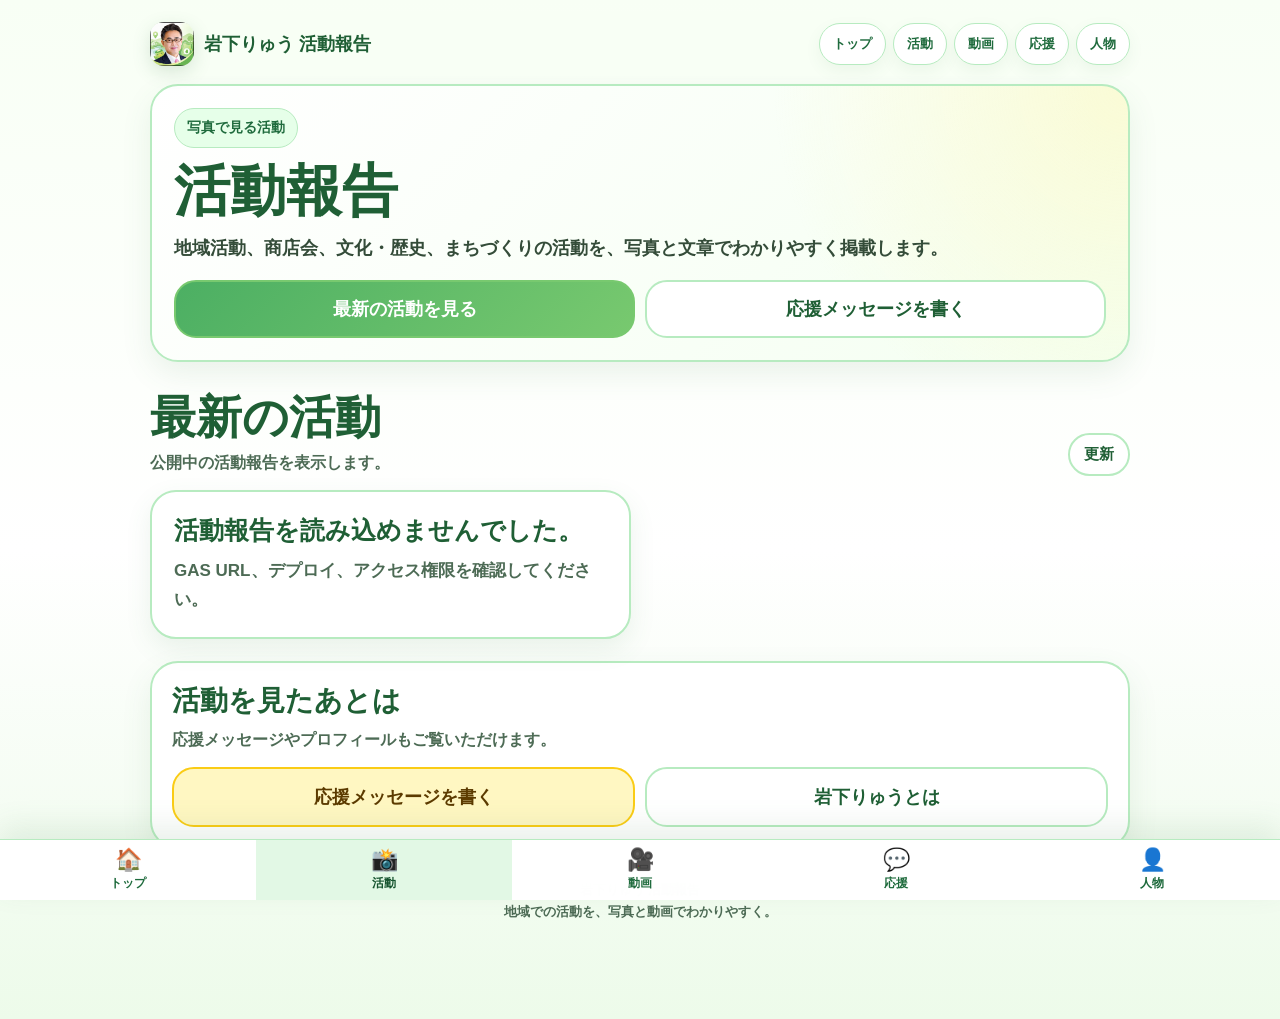
==== activity.html @ e796cb6e "Update activity.html" ====
<!DOCTYPE html>
<html lang="ja">
<head>
<meta charset="UTF-8">
<meta name="viewport" content="width=device-width,initial-scale=1">

<title>活動報告｜岩下りゅう 活動報告</title>

<meta name="description" content="岩下りゅうの地域活動、商店会、文化・歴史、まちづくりの活動報告を写真と文章で掲載します。">
<meta name="theme-color" content="#6fbd69">

<link rel="icon" type="image/png" href="apple-touch-icon.png">
<link rel="apple-touch-icon" href="apple-touch-icon.png">

<style>

*{
 box-sizing:border-box;
}

html{
 scroll-behavior:smooth;
}

body{
 margin:0;
 font-family:
 "Hiragino Sans",
 "Yu Gothic",
 "Meiryo",
 sans-serif;
 background:
 linear-gradient(180deg,#f8fff5 0%,#ffffff 54%,#edfbea 100%);
 color:#203326;
 line-height:1.7;
 -webkit-text-size-adjust:100%;
}

a{
 color:inherit;
 text-decoration:none;
}

button{
 font-family:inherit;
 cursor:pointer;
}

.wrap{
 width:min(980px,94%);
 margin:auto;
 padding:12px 0 96px;
}

.header{
 position:sticky;
 top:0;
 z-index:80;
 display:flex;
 align-items:center;
 justify-content:space-between;
 gap:12px;
 padding:10px 0;
 background:rgba(248,255,245,.96);
 backdrop-filter:blur(14px);
}

.brand{
 display:flex;
 align-items:center;
 gap:10px;
 color:#1f5f35;
 font-weight:900;
}

.brand img{
 width:44px;
 height:44px;
 border-radius:14px;
 object-fit:cover;
 box-shadow:0 6px 18px rgba(70,130,82,.18);
}

.brand span{
 font-size:18px;
 line-height:1.25;
}

.headerNav{
 display:flex;
 flex-wrap:wrap;
 gap:7px;
}

.headerNav a{
 padding:9px 13px;
 border-radius:999px;
 background:#fff;
 border:1px solid #b7ebc0;
 color:#1f6b3d;
 font-size:13px;
 font-weight:900;
 box-shadow:0 6px 16px rgba(70,130,82,.07);
}

.hero{
 margin-top:8px;
 border-radius:28px;
 background:
 radial-gradient(circle at 100% 0%,rgba(255,246,176,.45),transparent 35%),
 linear-gradient(135deg,#ffffff 0%,#f4fff1 100%);
 border:2px solid #b7ebc0;
 box-shadow:0 12px 30px rgba(70,130,82,.10);
 padding:22px;
}

.kicker{
 display:inline-flex;
 padding:7px 12px;
 border-radius:999px;
 background:#e6ffe9;
 border:1px solid #b7ebc0;
 color:#1f6b3d;
 font-size:14px;
 font-weight:900;
}

.hero h1{
 margin:12px 0 0;
 color:#1f5f35;
 font-size:clamp(34px,8vw,56px);
 line-height:1.12;
 font-weight:900;
}

.hero p{
 margin:10px 0 0;
 color:#344c39;
 font-size:18px;
 line-height:1.75;
 font-weight:850;
}

.heroButtons{
 margin-top:16px;
 display:grid;
 grid-template-columns:1fr 1fr;
 gap:10px;
}

.heroButtons a{
 min-height:58px;
 display:flex;
 align-items:center;
 justify-content:center;
 text-align:center;
 border-radius:22px;
 background:#fff;
 border:2px solid #b7ebc0;
 color:#1f5f35;
 font-size:18px;
 font-weight:900;
 padding:10px;
}

.heroButtons a.primary{
 background:linear-gradient(135deg,#4caf63 0%,#78c96f 100%);
 border-color:#78c96f;
 color:#fff;
}

.listSection{
 margin-top:28px;
}

.listHead{
 display:flex;
 align-items:flex-end;
 justify-content:space-between;
 gap:12px;
 margin-bottom:14px;
}

.listHead h2{
 margin:0;
 color:#1f5f35;
 font-size:clamp(30px,7vw,46px);
 line-height:1.18;
 font-weight:900;
}

.listHead p{
 margin:5px 0 0;
 color:#4d6b55;
 font-size:16px;
 font-weight:850;
}

.reloadBtn{
 border-radius:999px;
 background:#fff;
 border:2px solid #b7ebc0;
 color:#1f5f35;
 font-size:15px;
 font-weight:900;
 padding:10px 14px;
}

.activityList{
 display:grid;
 grid-template-columns:1fr;
 gap:18px;
}

.activityCard{
 overflow:hidden;
 border-radius:28px;
 background:#fff;
 border:2px solid #b7ebc0;
 box-shadow:0 12px 30px rgba(70,130,82,.10);
}

.activityImageBox{
 width:100%;
 aspect-ratio:4/3;
 background:#e6ffe9;
 border-bottom:1px solid #d6f3d8;
 display:flex;
 align-items:center;
 justify-content:center;
 overflow:hidden;
}

.activityImageBox img{
 width:100%;
 height:100%;
 object-fit:cover;
 display:block;
}

.noImage{
 color:#4d6b55;
 font-size:18px;
 font-weight:900;
}

.activityBody{
 padding:18px;
}

.metaRow{
 display:flex;
 flex-wrap:wrap;
 gap:8px;
 margin-bottom:12px;
}

.badge{
 display:inline-flex;
 align-items:center;
 padding:6px 11px;
 border-radius:999px;
 background:#e6ffe9;
 border:1px solid #b7ebc0;
 color:#1f6b3d;
 font-size:13px;
 font-weight:900;
}

.activityTitle{
 margin:0;
 color:#1f5f35;
 font-size:clamp(26px,6vw,40px);
 line-height:1.25;
 font-weight:900;
}

.activitySummary{
 margin-top:12px;
 color:#2f4c36;
 font-size:18px;
 line-height:1.75;
 font-weight:850;
 white-space:pre-wrap;
 word-break:break-word;
}

.photoGrid{
 margin-top:14px;
 display:grid;
 grid-template-columns:repeat(2,1fr);
 gap:10px;
}

.photoGrid img{
 display:block;
 width:100%;
 aspect-ratio:1/1;
 object-fit:cover;
 border-radius:16px;
 border:1px solid #c8f0ce;
 background:#f7fff5;
}

.shareBox{
 margin-top:16px;
 border-radius:22px;
 background:#f7fff5;
 border:1px solid #c8f0ce;
 padding:14px;
}

.shareTitle{
 color:#1f5f35;
 font-size:16px;
 font-weight:900;
 margin-bottom:10px;
}

.shareButtons{
 display:grid;
 grid-template-columns:repeat(4,1fr);
 gap:10px;
}

.shareButtons a,
.shareButtons button{
 min-height:48px;
 display:flex;
 align-items:center;
 justify-content:center;
 border-radius:17px;
 border:2px solid #b7ebc0;
 background:#fff;
 color:#1f5f35;
 font-size:15px;
 font-weight:900;
}

.nextAction{
 margin-top:22px;
 border-radius:28px;
 background:#fff;
 border:2px solid #b7ebc0;
 box-shadow:0 12px 30px rgba(71,130,82,.10);
 padding:20px;
}

.nextAction h2{
 margin:0;
 color:#1f5f35;
 font-size:28px;
 line-height:1.25;
 font-weight:900;
}

.nextAction p{
 margin:8px 0 0;
 color:#4d6b55;
 font-size:16px;
 font-weight:850;
}

.nextButtons{
 display:grid;
 grid-template-columns:1fr 1fr;
 gap:10px;
 margin-top:14px;
}

.nextButtons a{
 min-height:60px;
 display:flex;
 align-items:center;
 justify-content:center;
 border-radius:22px;
 background:#fff;
 border:2px solid #b7ebc0;
 color:#1f5f35;
 font-size:18px;
 font-weight:900;
}

.nextButtons a.support{
 background:#fff7c2;
 border-color:#facc15;
 color:#5c3b00;
}

.empty{
 border-radius:26px;
 background:#fff;
 border:2px solid #b7ebc0;
 box-shadow:0 10px 26px rgba(71,130,82,.10);
 padding:22px;
 color:#4d6b55;
}

.empty h3{
 margin:0;
 color:#1f5f35;
 font-size:25px;
 line-height:1.3;
 font-weight:900;
}

.empty p{
 margin:10px 0 0;
 font-size:17px;
 line-height:1.7;
 font-weight:850;
}

.footer{
 margin-top:30px;
 text-align:center;
 color:#4d6b55;
 font-size:13px;
 font-weight:800;
}

.bottomNav{
 position:fixed;
 left:0;
 right:0;
 bottom:0;
 z-index:100;
 display:grid;
 grid-template-columns:repeat(5,1fr);
 background:rgba(255,255,255,.98);
 border-top:1px solid #b7ebc0;
 box-shadow:0 -12px 30px rgba(71,130,82,.12);
 backdrop-filter:blur(14px);
}

.bottomNav a{
 text-align:center;
 color:#1f6b3d;
 padding:8px 4px 7px;
 font-size:12px;
 font-weight:900;
}

.bottomNav a span{
 display:block;
 font-size:22px;
 line-height:1.1;
}

.bottomNav a.active{
 background:#e2f8e5;
 color:#14532d;
}

@media (min-width:820px){

 .activityList{
  grid-template-columns:repeat(2,1fr);
 }

 .activityCard:first-child{
  grid-column:1 / -1;
 }

 .activityCard:first-child .activityImageBox{
  aspect-ratio:21/9;
 }

}

@media (max-width:700px){

 .wrap{
  width:94%;
 }

 .headerNav{
  display:none;
 }

 .brand span{
  font-size:16px;
 }

 .hero{
  border-radius:26px;
  padding:18px;
 }

 .heroButtons{
  grid-template-columns:1fr;
 }

 .listHead{
  align-items:flex-start;
  flex-direction:column;
 }

 .activityBody{
  padding:17px;
 }

 .shareButtons{
  grid-template-columns:1fr 1fr;
 }

 .nextButtons{
  grid-template-columns:1fr;
 }

}

</style>
</head>

<body>

<div class="wrap">

<header class="header">

 <a class="brand" href="index.html">
  <img src="apple-touch-icon.png" alt="岩下りゅう">
  <span>岩下りゅう 活動報告</span>
 </a>

 <nav class="headerNav">
  <a href="index.html">トップ</a>
  <a href="activity.html">活動</a>
  <a href="videos.html">動画</a>
  <a href="support.html">応援</a>
  <a href="profile.html">人物</a>
 </nav>

</header>

<main>

<section class="hero">

 <div class="kicker">写真で見る活動</div>

 <h1>活動報告</h1>

 <p>
  地域活動、商店会、文化・歴史、まちづくりの活動を、写真と文章でわかりやすく掲載します。
 </p>

 <div class="heroButtons">
  <a class="primary" href="#activityList">最新の活動を見る</a>
  <a href="support.html">応援メッセージを書く</a>
 </div>

</section>

<section class="listSection">

 <div class="listHead">

  <div>
   <h2>最新の活動</h2>
   <p>公開中の活動報告を表示します。</p>
  </div>

  <button class="reloadBtn" type="button" onclick="loadActivities()">更新</button>

 </div>

 <div id="activityList" class="activityList">

  <div class="empty">
   <h3>活動報告を読み込み中です。</h3>
   <p>少しお待ちください。</p>
  </div>

 </div>

</section>

<section class="nextAction">

 <h2>活動を見たあとは</h2>

 <p>
  応援メッセージやプロフィールもご覧いただけます。
 </p>

 <div class="nextButtons">
  <a class="support" href="support.html">応援メッセージを書く</a>
  <a href="profile.html">岩下りゅうとは</a>
 </div>

</section>

</main>

<footer class="footer">
 岩下りゅう 活動報告<br>
 地域での活動を、写真と動画でわかりやすく。
</footer>

</div>

<nav class="bottomNav">
 <a href="index.html"><span>🏠</span>トップ</a>
 <a href="activity.html" class="active"><span>📸</span>活動</a>
 <a href="videos.html"><span>🎥</span>動画</a>
 <a href="support.html"><span>💬</span>応援</a>
 <a href="profile.html"><span>👤</span>人物</a>
</nav>

<script>

const GAS_URL =
"https://script.google.com/macros/s/AKfycbwnHzGW_dHBNISyJzW_zFGX2rhMwX_g2SzENuW58SZNrKVKv6gMkHeU2P83BQbHrcqneA/exec";

const activityList =
document.getElementById("activityList");

function esc(v){

 return String(v || "")
 .replace(/&/g,"&amp;")
 .replace(/</g,"&lt;")
 .replace(/>/g,"&gt;")
 .replace(/"/g,"&quot;")
 .replace(/'/g,"&#39;");

}

function pick(obj,keys,defaultValue){

 for(let i = 0; i < keys.length; i++){

  const key =
  keys[i];

  if(
   obj &&
   obj[key] !== undefined &&
   obj[key] !== null &&
   String(obj[key]).trim() !== ""
  ){

   return String(obj[key]).trim();

  }

 }

 return defaultValue || "";

}

function normalizeActivities(data){

 if(Array.isArray(data)){
  return data;
 }

 if(data && Array.isArray(data.records)){
  return data.records;
 }

 if(data && Array.isArray(data.activities)){
  return data.activities;
 }

 if(data && Array.isArray(data.data)){
  return data.data;
 }

 if(data && Array.isArray(data.items)){
  return data.items;
 }

 return [];

}

function shortDate(v){

 const s =
 String(v || "");

 if(!s){
  return "";
 }

 return s
 .replace(/\s\d{2}:\d{2}.*/,"")
 .replace(/-/g,"/");

}

function getImages(r){

 const imgs = [];

 [
  "画像URL1",
  "画像URL2",
  "画像URL3",
  "画像URL4",
  "画像URL5",
  "imageUrl1",
  "imageUrl2",
  "imageUrl3",
  "imageUrl4",
  "imageUrl5"
 ].forEach(function(key){

  const url =
  pick(r,[key],"");

  if(url && imgs.indexOf(url) === -1){
   imgs.push(url);
  }

 });

 return imgs;

}

function activityShareUrl(id){

 const base =
 location.origin +
 location.pathname;

 if(id){
  return base + "#activity-" + encodeURIComponent(id);
 }

 return base;

}

function makeShareText(title,summary){

 return (
  String(title || "岩下りゅう 活動報告") +
  "\n" +
  String(summary || "")
 ).trim();

}

function copyActivity(title,url){

 const text =
 title + "\n" + url;

 if(navigator.clipboard){

  navigator.clipboard.writeText(text)
  .then(function(){
   alert("リンクをコピーしました。");
  })
  .catch(function(){
   alert("コピーできませんでした。");
  });

  return;

 }

 alert(url);

}

function activityCard(r,index){

 const id =
 pick(r,[
  "ID",
  "id",
  "activityId"
 ],String(index + 1));

 const date =
 shortDate(
  pick(r,[
   "日付",
   "日時",
   "date",
   "createdAt"
  ],"")
 );

 const theme =
 pick(r,[
  "テーマ",
  "theme",
  "分類",
  "category"
 ],"");

 const title =
 pick(r,[
  "タイトル",
  "title"
 ],"活動報告");

 const summary =
 pick(r,[
  "概要",
  "summary",
  "本文",
  "body",
  "description"
 ],"");

 const snsText =
 pick(r,[
  "SNS投稿文",
  "snsText"
 ],"");

 const images =
 getImages(r);

 const mainImage =
 images[0] || "";

 const shareUrl =
 activityShareUrl(id);

 const shareText =
 makeShareText(
  title,
  snsText || summary
 );

 const lineUrl =
 "https://social-plugins.line.me/lineit/share?url=" +
 encodeURIComponent(shareUrl);

 const xUrl =
 "https://twitter.com/intent/tweet?text=" +
 encodeURIComponent(shareText) +
 "&url=" +
 encodeURIComponent(shareUrl);

 const fbUrl =
 "https://www.facebook.com/sharer/sharer.php?u=" +
 encodeURIComponent(shareUrl);

 const extraImages =
 images
 .slice(1)
 .map(function(url){
  return '<img src="' + esc(url) + '" alt="' + esc(title) + '">';
 })
 .join("");

 return ''
 + '<article class="activityCard" id="activity-' + esc(id) + '">'

 + '<div class="activityImageBox">'
 + (mainImage
    ? '<img src="' + esc(mainImage) + '" alt="' + esc(title) + '">'
    : '<div class="noImage">写真なし</div>'
   )
 + '</div>'

 + '<div class="activityBody">'

 + '<div class="metaRow">'
 + (date ? '<span class="badge">📅 ' + esc(date) + '</span>' : '')
 + (theme ? '<span class="badge">🏷️ ' + esc(theme) + '</span>' : '')
 + '</div>'

 + '<h2 class="activityTitle">' + esc(title) + '</h2>'

 + (summary ? '<div class="activitySummary">' + esc(summary) + '</div>' : '')

 + (extraImages ? '<div class="photoGrid">' + extraImages + '</div>' : '')

 + '<div class="shareBox">'
 + '<div class="shareTitle">この活動を共有する</div>'
 + '<div class="shareButtons">'
 + '<a href="' + esc(lineUrl) + '" target="_blank" rel="noopener">LINE</a>'
 + '<a href="' + esc(xUrl) + '" target="_blank" rel="noopener">X</a>'
 + '<a href="' + esc(fbUrl) + '" target="_blank" rel="noopener">Facebook</a>'
 + '<button type="button" onclick="copyActivity(' + JSON.stringify(title) + ',' + JSON.stringify(shareUrl) + ')">コピー</button>'
 + '</div>'
 + '</div>'

 + '</div>'

 + '</article>';

}

function renderActivities(data){

 const records =
 normalizeActivities(data);

 if(!records.length){

  activityList.innerHTML =
  '<div class="empty">' +
  '<h3>現在、公開中の活動報告は準備中です。</h3>' +
  '<p>公開された活動報告は、このページに順番に表示されます。</p>' +
  '</div>';

  return;

 }

 activityList.innerHTML =
 records
 .map(function(r,index){
  return activityCard(r,index);
 })
 .join("");

}

function loadActivities(){

 activityList.innerHTML =
 '<div class="empty">' +
 '<h3>活動報告を読み込み中です。</h3>' +
 '<p>少しお待ちください。</p>' +
 '</div>';

 const url =
 GAS_URL +
 "?mode=getActivities&t=" +
 Date.now();

 fetch(url)
 .then(function(res){
  return res.json();
 })
 .then(function(data){
  renderActivities(data);
 })
 .catch(function(){

  activityList.innerHTML =
  '<div class="empty">' +
  '<h3>活動報告を読み込めませんでした。</h3>' +
  '<p>GAS URL、デプロイ、アクセス権限を確認してください。</p>' +
  '</div>';

 });

}

loadActivities();

</script>

</body>
</html>
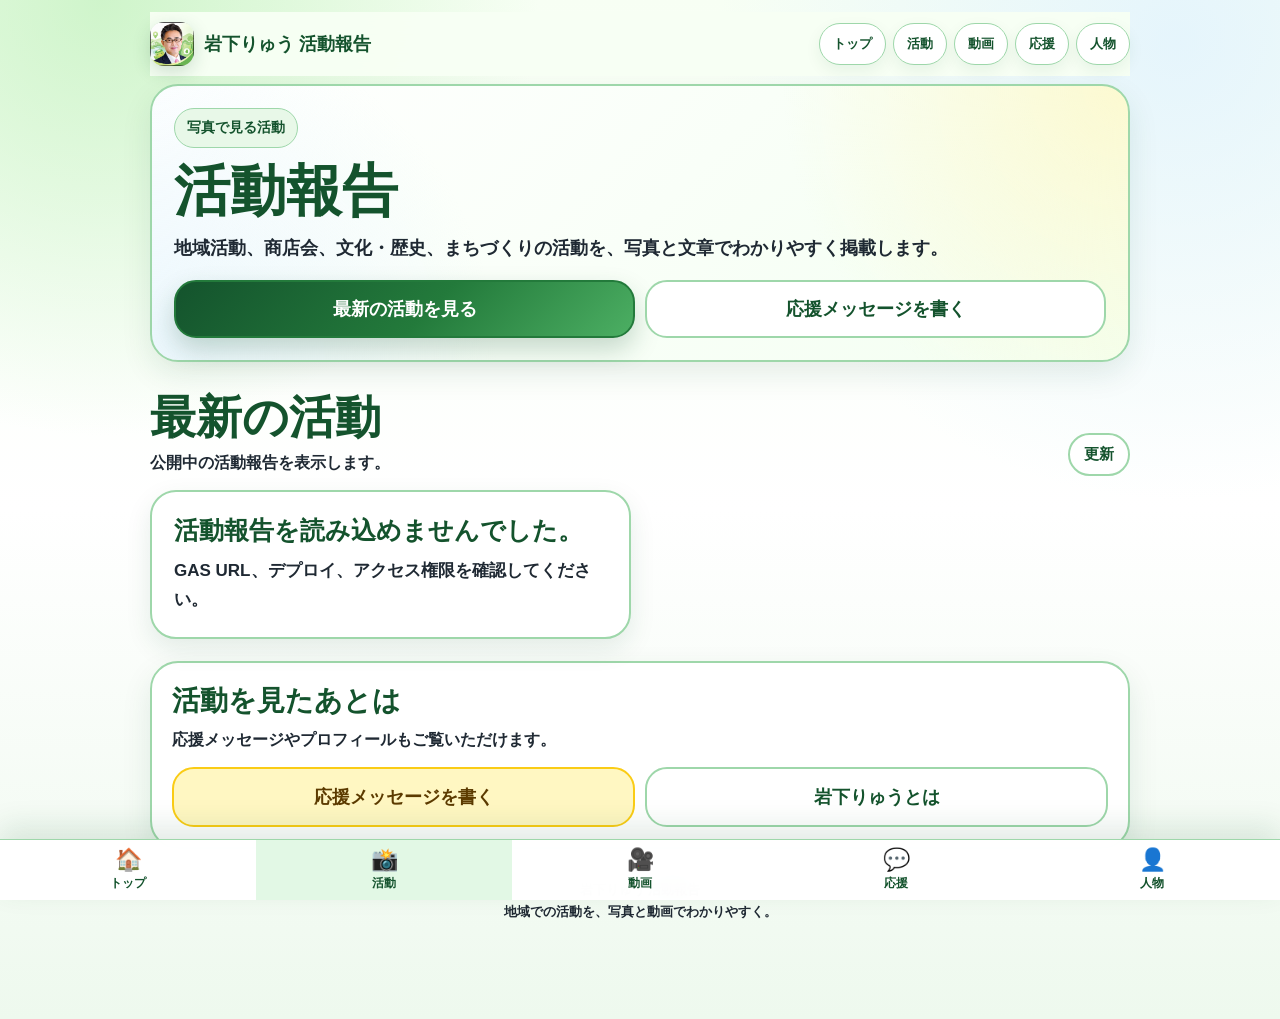
==== commit feca89b4: "Update activity.html" ====
--- a/activity.html
+++ b/activity.html
@@ -7,12 +7,28 @@
 <title>活動報告｜岩下りゅう 活動報告</title>
 
 <meta name="description" content="岩下りゅうの地域活動、商店会、文化・歴史、まちづくりの活動報告を写真と文章で掲載します。">
-<meta name="theme-color" content="#6fbd69">
+<meta name="theme-color" content="#237a3b">
 
 <link rel="icon" type="image/png" href="apple-touch-icon.png">
 <link rel="apple-touch-icon" href="apple-touch-icon.png">
 
 <style>
+
+:root{
+ --kappa-dark:#14532d;
+ --kappa-main:#237a3b;
+ --kappa-mid:#4caf63;
+ --kappa-light:#7bcf7a;
+ --shinryoku:#e8f8e8;
+ --shinryoku-soft:#f7fff4;
+ --river-blue:#e0f2fe;
+ --cream:#fff7c2;
+ --gold:#facc15;
+ --ink:#1f2933;
+ --muted:#4b6350;
+ --line:#9ed7aa;
+ --white:#ffffff;
+}
 
 *{
  box-sizing:border-box;
@@ -30,8 +46,10 @@
  "Meiryo",
  sans-serif;
  background:
- linear-gradient(180deg,#f8fff5 0%,#ffffff 54%,#edfbea 100%);
- color:#203326;
+ radial-gradient(circle at 8% 0%,rgba(190,240,185,.70),transparent 28%),
+ radial-gradient(circle at 92% 4%,rgba(224,242,254,.78),transparent 30%),
+ linear-gradient(180deg,#f7fff4 0%,#ffffff 50%,#eef9ee 100%);
+ color:var(--ink);
  line-height:1.7;
  -webkit-text-size-adjust:100%;
 }
@@ -61,7 +79,7 @@
  justify-content:space-between;
  gap:12px;
  padding:10px 0;
- background:rgba(248,255,245,.96);
+ background:rgba(247,255,244,.96);
  backdrop-filter:blur(14px);
 }
 
@@ -69,7 +87,7 @@
  display:flex;
  align-items:center;
  gap:10px;
- color:#1f5f35;
+ color:var(--kappa-dark);
  font-weight:900;
 }
 
@@ -78,7 +96,7 @@
  height:44px;
  border-radius:14px;
  object-fit:cover;
- box-shadow:0 6px 18px rgba(70,130,82,.18);
+ box-shadow:0 6px 18px rgba(20,83,45,.18);
 }
 
 .brand span{
@@ -96,21 +114,22 @@
  padding:9px 13px;
  border-radius:999px;
  background:#fff;
- border:1px solid #b7ebc0;
- color:#1f6b3d;
+ border:1px solid var(--line);
+ color:var(--kappa-dark);
  font-size:13px;
  font-weight:900;
- box-shadow:0 6px 16px rgba(70,130,82,.07);
+ box-shadow:0 6px 16px rgba(20,83,45,.07);
 }
 
 .hero{
  margin-top:8px;
  border-radius:28px;
  background:
- radial-gradient(circle at 100% 0%,rgba(255,246,176,.45),transparent 35%),
- linear-gradient(135deg,#ffffff 0%,#f4fff1 100%);
- border:2px solid #b7ebc0;
- box-shadow:0 12px 30px rgba(70,130,82,.10);
+ radial-gradient(circle at 100% 0%,rgba(255,247,194,.70),transparent 34%),
+ radial-gradient(circle at 0% 100%,rgba(224,242,254,.60),transparent 34%),
+ linear-gradient(135deg,#ffffff 0%,#f3fff1 100%);
+ border:2px solid var(--line);
+ box-shadow:0 12px 30px rgba(20,83,45,.10);
  padding:22px;
 }
 
@@ -118,16 +137,16 @@
  display:inline-flex;
  padding:7px 12px;
  border-radius:999px;
- background:#e6ffe9;
- border:1px solid #b7ebc0;
- color:#1f6b3d;
+ background:var(--shinryoku);
+ border:1px solid var(--line);
+ color:var(--kappa-dark);
  font-size:14px;
  font-weight:900;
 }
 
 .hero h1{
  margin:12px 0 0;
- color:#1f5f35;
+ color:var(--kappa-dark);
  font-size:clamp(34px,8vw,56px);
  line-height:1.12;
  font-weight:900;
@@ -135,7 +154,7 @@
 
 .hero p{
  margin:10px 0 0;
- color:#344c39;
+ color:var(--ink);
  font-size:18px;
  line-height:1.75;
  font-weight:850;
@@ -156,17 +175,18 @@
  text-align:center;
  border-radius:22px;
  background:#fff;
- border:2px solid #b7ebc0;
- color:#1f5f35;
+ border:2px solid var(--line);
+ color:var(--kappa-dark);
  font-size:18px;
  font-weight:900;
  padding:10px;
 }
 
 .heroButtons a.primary{
- background:linear-gradient(135deg,#4caf63 0%,#78c96f 100%);
- border-color:#78c96f;
+ background:linear-gradient(135deg,#14532d 0%,#237a3b 55%,#4caf63 100%);
+ border-color:var(--kappa-main);
  color:#fff;
+ box-shadow:0 12px 26px rgba(20,83,45,.22);
 }
 
 .listSection{
@@ -183,7 +203,7 @@
 
 .listHead h2{
  margin:0;
- color:#1f5f35;
+ color:var(--kappa-dark);
  font-size:clamp(30px,7vw,46px);
  line-height:1.18;
  font-weight:900;
@@ -191,7 +211,7 @@
 
 .listHead p{
  margin:5px 0 0;
- color:#4d6b55;
+ color:var(--ink);
  font-size:16px;
  font-weight:850;
 }
@@ -199,8 +219,8 @@
 .reloadBtn{
  border-radius:999px;
  background:#fff;
- border:2px solid #b7ebc0;
- color:#1f5f35;
+ border:2px solid var(--line);
+ color:var(--kappa-dark);
  font-size:15px;
  font-weight:900;
  padding:10px 14px;
@@ -216,14 +236,16 @@
  overflow:hidden;
  border-radius:28px;
  background:#fff;
- border:2px solid #b7ebc0;
- box-shadow:0 12px 30px rgba(70,130,82,.10);
+ border:2px solid var(--line);
+ box-shadow:0 12px 30px rgba(20,83,45,.10);
 }
 
 .activityImageBox{
  width:100%;
  aspect-ratio:4/3;
- background:#e6ffe9;
+ background:
+ radial-gradient(circle at 100% 0%,rgba(224,242,254,.70),transparent 35%),
+ linear-gradient(135deg,#f5fff3 0%,#e8f8e8 100%);
  border-bottom:1px solid #d6f3d8;
  display:flex;
  align-items:center;
@@ -239,7 +261,7 @@
 }
 
 .noImage{
- color:#4d6b55;
+ color:var(--muted);
  font-size:18px;
  font-weight:900;
 }
@@ -260,16 +282,16 @@
  align-items:center;
  padding:6px 11px;
  border-radius:999px;
- background:#e6ffe9;
- border:1px solid #b7ebc0;
- color:#1f6b3d;
+ background:var(--shinryoku);
+ border:1px solid var(--line);
+ color:var(--kappa-dark);
  font-size:13px;
  font-weight:900;
 }
 
 .activityTitle{
  margin:0;
- color:#1f5f35;
+ color:var(--kappa-dark);
  font-size:clamp(26px,6vw,40px);
  line-height:1.25;
  font-weight:900;
@@ -277,7 +299,7 @@
 
 .activitySummary{
  margin-top:12px;
- color:#2f4c36;
+ color:var(--ink);
  font-size:18px;
  line-height:1.75;
  font-weight:850;
@@ -311,7 +333,7 @@
 }
 
 .shareTitle{
- color:#1f5f35;
+ color:var(--kappa-dark);
  font-size:16px;
  font-weight:900;
  margin-bottom:10px;
@@ -330,9 +352,9 @@
  align-items:center;
  justify-content:center;
  border-radius:17px;
- border:2px solid #b7ebc0;
+ border:2px solid var(--line);
  background:#fff;
- color:#1f5f35;
+ color:var(--kappa-dark);
  font-size:15px;
  font-weight:900;
 }
@@ -341,14 +363,14 @@
  margin-top:22px;
  border-radius:28px;
  background:#fff;
- border:2px solid #b7ebc0;
- box-shadow:0 12px 30px rgba(71,130,82,.10);
+ border:2px solid var(--line);
+ box-shadow:0 12px 30px rgba(20,83,45,.10);
  padding:20px;
 }
 
 .nextAction h2{
  margin:0;
- color:#1f5f35;
+ color:var(--kappa-dark);
  font-size:28px;
  line-height:1.25;
  font-weight:900;
@@ -356,7 +378,7 @@
 
 .nextAction p{
  margin:8px 0 0;
- color:#4d6b55;
+ color:var(--ink);
  font-size:16px;
  font-weight:850;
 }
@@ -375,30 +397,30 @@
  justify-content:center;
  border-radius:22px;
  background:#fff;
- border:2px solid #b7ebc0;
- color:#1f5f35;
+ border:2px solid var(--line);
+ color:var(--kappa-dark);
  font-size:18px;
  font-weight:900;
 }
 
 .nextButtons a.support{
- background:#fff7c2;
- border-color:#facc15;
+ background:var(--cream);
+ border-color:var(--gold);
  color:#5c3b00;
 }
 
 .empty{
  border-radius:26px;
  background:#fff;
- border:2px solid #b7ebc0;
- box-shadow:0 10px 26px rgba(71,130,82,.10);
+ border:2px solid var(--line);
+ box-shadow:0 10px 26px rgba(20,83,45,.10);
  padding:22px;
- color:#4d6b55;
+ color:var(--muted);
 }
 
 .empty h3{
  margin:0;
- color:#1f5f35;
+ color:var(--kappa-dark);
  font-size:25px;
  line-height:1.3;
  font-weight:900;
@@ -406,6 +428,7 @@
 
 .empty p{
  margin:10px 0 0;
+ color:var(--ink);
  font-size:17px;
  line-height:1.7;
  font-weight:850;
@@ -414,7 +437,7 @@
 .footer{
  margin-top:30px;
  text-align:center;
- color:#4d6b55;
+ color:var(--ink);
  font-size:13px;
  font-weight:800;
 }
@@ -428,14 +451,14 @@
  display:grid;
  grid-template-columns:repeat(5,1fr);
  background:rgba(255,255,255,.98);
- border-top:1px solid #b7ebc0;
- box-shadow:0 -12px 30px rgba(71,130,82,.12);
+ border-top:1px solid var(--line);
+ box-shadow:0 -12px 30px rgba(20,83,45,.12);
  backdrop-filter:blur(14px);
 }
 
 .bottomNav a{
  text-align:center;
- color:#1f6b3d;
+ color:var(--kappa-dark);
  padding:8px 4px 7px;
  font-size:12px;
  font-weight:900;
@@ -612,7 +635,7 @@
 <script>
 
 const GAS_URL =
-"https://script.google.com/macros/s/AKfycbwnHzGW_dHBNISyJzW_zFGX2rhMwX_g2SzENuW58SZNrKVKv6gMkHeU2P83BQbHrcqneA/exec";
+"https://script.google.com/macros/s/AKfycbxaTX14m9ftBS_Udl8w-HCHXSulvFcV9VJ9ANGM6FwCx0ejCLXaY0MhdbdexXBHkSmxJg/exec";
 
 const activityList =
 document.getElementById("activityList");
@@ -928,19 +951,47 @@
  '<p>少しお待ちください。</p>' +
  '</div>';
 
- const url =
+ const callbackName =
+ "activitiesCallback_" +
+ Date.now() +
+ "_" +
+ Math.floor(Math.random() * 100000);
+
+ window[callbackName] =
+ function(data){
+
+  renderActivities(data);
+
+  try{
+   delete window[callbackName];
+  }catch(e){
+   window[callbackName] = undefined;
+  }
+
+  const old =
+  document.getElementById(callbackName);
+
+  if(old){
+   old.remove();
+  }
+
+ };
+
+ const script =
+ document.createElement("script");
+
+ script.id =
+ callbackName;
+
+ script.src =
  GAS_URL +
- "?mode=getActivities&t=" +
+ "?mode=getActivities&callback=" +
+ encodeURIComponent(callbackName) +
+ "&t=" +
  Date.now();
 
- fetch(url)
- .then(function(res){
-  return res.json();
- })
- .then(function(data){
-  renderActivities(data);
- })
- .catch(function(){
+ script.onerror =
+ function(){
 
   activityList.innerHTML =
   '<div class="empty">' +
@@ -948,7 +999,15 @@
   '<p>GAS URL、デプロイ、アクセス権限を確認してください。</p>' +
   '</div>';
 
- });
+  try{
+   delete window[callbackName];
+  }catch(e){
+   window[callbackName] = undefined;
+  }
+
+ };
+
+ document.body.appendChild(script);
 
 }
 
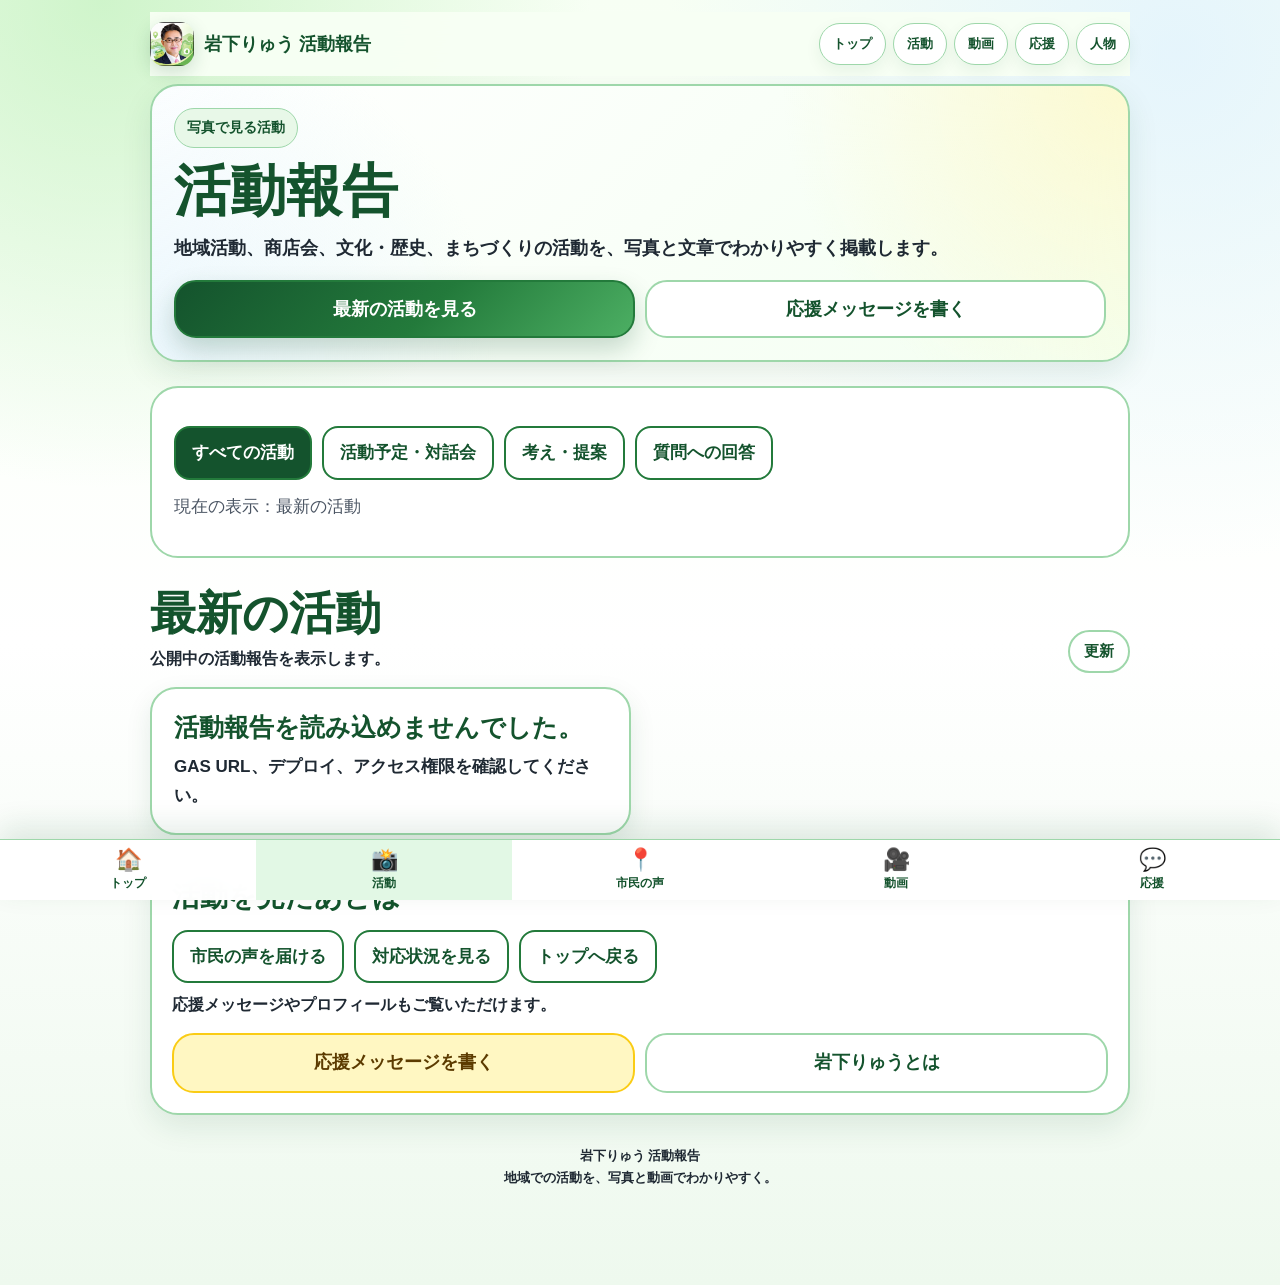
==== commit 017f6482: "対面活動とSNSをつなぐ案内・テーマ別表示・共有導線を追加" ====
--- a/activity.html
+++ b/activity.html
@@ -534,6 +534,7 @@
 }
 
 </style>
+<link rel="stylesheet" href="connections.css">
 </head>
 
 <body>
@@ -576,6 +577,7 @@
 
 </section>
 
+<section class="dxSection" aria-label="表示する内容"><div class="dxButtons"><a href="activity.html" data-view="all">すべての活動</a><a href="activity.html?view=schedule" data-view="schedule">活動予定・対話会</a><a href="activity.html?view=ideas" data-view="ideas">考え・提案</a><a href="activity.html?view=answers" data-view="answers">質問への回答</a></div><p id="viewDescription" class="dxMuted">公開された内容を表示します。</p></section>
 <section class="listSection">
 
  <div class="listHead">
@@ -603,6 +605,7 @@
 <section class="nextAction">
 
  <h2>活動を見たあとは</h2>
+ <div class="dxButtons"><a href="post.html">市民の声を届ける</a><a href="voice.html#reports">対応状況を見る</a><a href="index.html">トップへ戻る</a></div>
 
  <p>
   応援メッセージやプロフィールもご覧いただけます。
@@ -627,15 +630,15 @@
 <nav class="bottomNav">
  <a href="index.html"><span>🏠</span>トップ</a>
  <a href="activity.html" class="active"><span>📸</span>活動</a>
+ <a href="voice.html"><span>📍</span>市民の声</a>
  <a href="videos.html"><span>🎥</span>動画</a>
  <a href="support.html"><span>💬</span>応援</a>
- <a href="profile.html"><span>👤</span>人物</a>
 </nav>
 
 <script>
 
 const GAS_URL =
-"https://script.google.com/macros/s/AKfycbxaTX14m9ftBS_Udl8w-HCHXSulvFcV9VJ9ANGM6FwCx0ejCLXaY0MhdbdexXBHkSmxJg/exec";
+"https://script.google.com/macros/s/AKfycbw09g-SkmsCmsEJiG0VJrhypLbCZVBIw7TOiD5FYwNo2PhGYQz1nYsDfVbWzzff1ZUWXw/exec";
 
 const activityList =
 document.getElementById("activityList");
@@ -907,7 +910,7 @@
  + '<a href="' + esc(lineUrl) + '" target="_blank" rel="noopener">LINE</a>'
  + '<a href="' + esc(xUrl) + '" target="_blank" rel="noopener">X</a>'
  + '<a href="' + esc(fbUrl) + '" target="_blank" rel="noopener">Facebook</a>'
- + '<button type="button" onclick="copyActivity(' + JSON.stringify(title) + ',' + JSON.stringify(shareUrl) + ')">コピー</button>'
+ + '<button type="button" class="recordCopy" data-title="' + esc(title) + '" data-url="' + esc(shareUrl) + '">コピー</button>'
  + '</div>'
  + '</div>'
 
@@ -917,16 +920,38 @@
 
 }
 
+document.addEventListener("click",function(e){
+ const button=e.target.closest(".recordCopy");
+ if(button)copyActivity(button.dataset.title,button.dataset.url);
+});
+
+const requestedView = new URLSearchParams(location.search).get("view") || "all";
+const viewThemes = {schedule:["活動予定","対話会"],ideas:["考え・提案"],answers:["質問への回答"]};
+const currentView = Object.prototype.hasOwnProperty.call(viewThemes, requestedView) ? requestedView : "all";
+const viewTitles = {all:"最新の活動",schedule:"活動予定・対話会",ideas:"考え・提案",answers:"質問への回答"};
+document.querySelectorAll("[data-view]").forEach(function(a){if(a.dataset.view===currentView)a.setAttribute("aria-current","page");});
+if(currentView!=="all"){
+ document.querySelector(".hero h1").textContent=viewTitles[currentView];
+ document.querySelector(".hero p").textContent=currentView==="schedule" ? "公開された活動予定や対話会の案内です。開催日・場所・参加方法は各案内をご確認ください。" : "テーマに沿って公開された内容をご覧いただけます。";
+ document.querySelector(".listSection h2").textContent=viewTitles[currentView];
+ document.querySelector(".heroButtons a").textContent=viewTitles[currentView]+"を見る";
+ document.title=viewTitles[currentView]+"｜岩下りゅう 市民の声DX";
+}
+document.getElementById("viewDescription").textContent=currentView==="schedule" ? "予定の変更・終了のお知らせも、各案内をご確認ください。" : "現在の表示："+viewTitles[currentView];
+
 function renderActivities(data){
 
+ const allRecords = normalizeActivities(data);
  const records =
- normalizeActivities(data);
+ allRecords.filter(function(r){
+  return currentView === "all" || viewThemes[currentView].indexOf(pick(r,["テーマ","theme","分類","category"],"")) !== -1;
+ });
 
  if(!records.length){
 
   activityList.innerHTML =
   '<div class="empty">' +
-  '<h3>現在、公開中の活動報告は準備中です。</h3>' +
+  '<h3>' + esc(viewTitles[currentView]) + 'は現在準備中です。</h3>' +
   '<p>公開された活動報告は、このページに順番に表示されます。</p>' +
   '</div>';
 
@@ -937,9 +962,13 @@
  activityList.innerHTML =
  records
  .map(function(r,index){
-  return activityCard(r,index);
+  return activityCard(r,allRecords.indexOf(r));
  })
  .join("");
+ let anchor=location.hash.slice(1);
+ try{anchor=decodeURIComponent(anchor);}catch(e){}
+ const target=document.getElementById(anchor);
+ if(target)target.scrollIntoView();
 
 }
 
--- a/connections.css
+++ b/connections.css
@@ -0,0 +1,16 @@
+
+/* 対面・SNS共通の案内 */
+.dxSection{margin-top:24px;padding:22px;border:2px solid #9ed7aa;border-radius:28px;background:#fff;scroll-margin-top:90px}
+.dxSection h2{margin:0;color:#14532d;font-size:28px;line-height:1.4}
+.dxSection p{font-size:17px;line-height:1.8;margin:12px 0}
+.dxLinks{display:grid;grid-template-columns:repeat(3,minmax(0,1fr));gap:12px;margin-top:16px}
+.dxLink{display:block;padding:18px;border:2px solid #9ed7aa;border-radius:20px;background:#f3fff1;color:#14532d;text-decoration:none}
+.dxLink strong{display:block;font-size:21px}.dxLink span{display:block;font-size:16px;margin-top:8px;line-height:1.7}
+.dxButtons [hidden]{display:none!important}
+.dxButtons{display:flex;flex-wrap:wrap;gap:10px;margin-top:16px}.dxButtons a,.dxButtons button{display:inline-flex;align-items:center;justify-content:center;min-height:52px;padding:12px 16px;border:2px solid #237a3b;border-radius:16px;background:#fff;color:#14532d;font:700 17px/1.5 "Hiragino Sans","Yu Gothic","Meiryo",sans-serif;text-decoration:none;cursor:pointer}
+.dxButtons [aria-current="page"]{background:#14532d;color:#fff}.dxMuted{color:#4b5563}.dxQr{display:block;width:200px;height:200px;max-width:100%;margin:16px 0}
+.dxSection a:focus-visible,.dxSection button:focus-visible{outline:3px solid #14532d;outline-offset:4px}
+[id]{scroll-margin-top:90px}
+@media(max-width:700px){.dxLinks{grid-template-columns:1fr}.dxSection{padding:18px}.dxButtons a,.dxButtons button{flex:1 1 180px}.bottomNav a{font-size:14px}}
+@media(prefers-reduced-motion:reduce){html{scroll-behavior:auto}}
+@media print{.header,.bottomNav,.dxButtons,script{display:none!important}.dxSection{break-inside:avoid}.wrap{padding-bottom:0}}
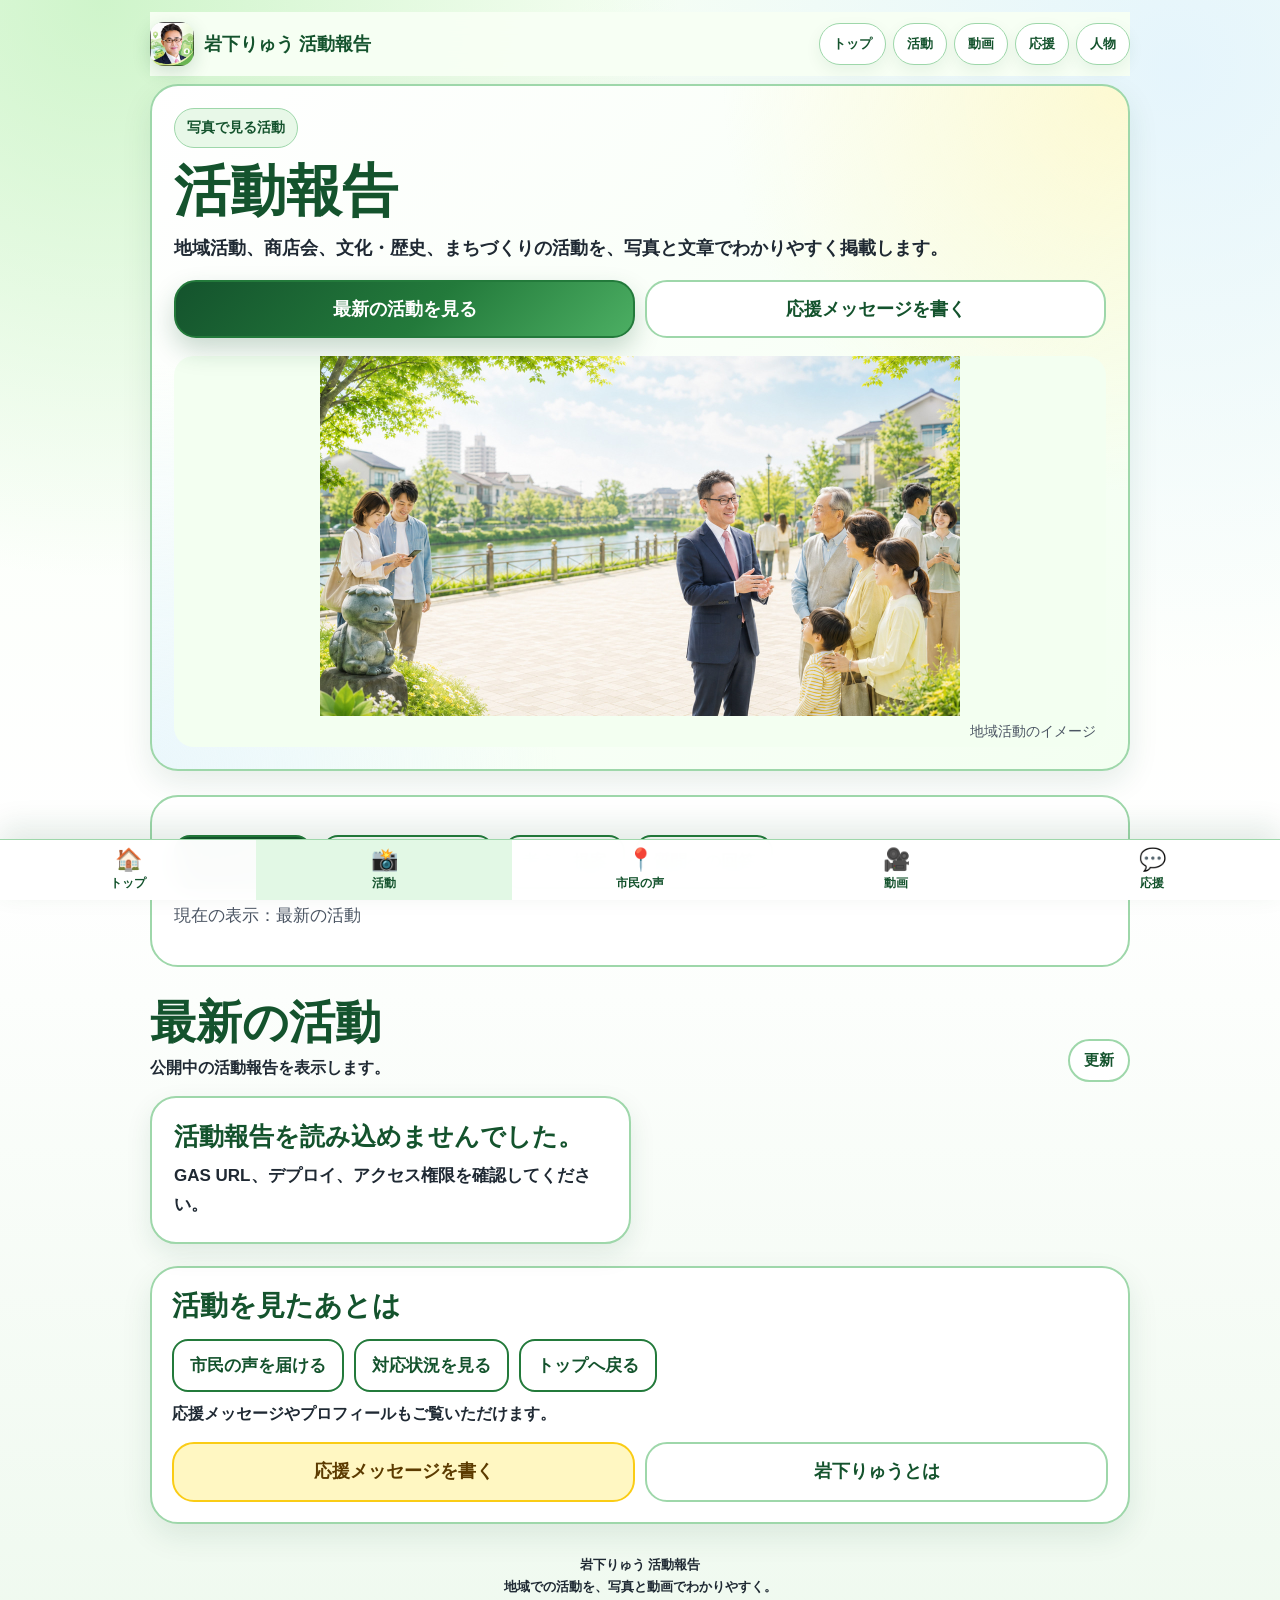
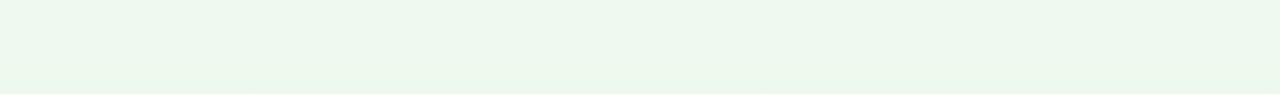
==== commit 83caf5b3: "本人画像と画像付きメニューを復元し、公開済み活動の写真をトップに表示" ====
--- a/activity.html
+++ b/activity.html
@@ -5,6 +5,14 @@
 <meta name="viewport" content="width=device-width,initial-scale=1">
 
 <title>活動報告｜岩下りゅう 活動報告</title>
+<meta property="og:type" content="website">
+<meta property="og:site_name" content="岩下りゅう 市民の声DX">
+<meta property="og:title" content="活動報告｜岩下りゅう 活動報告">
+<meta property="og:description" content="岩下りゅうの地域活動、商店会、文化・歴史、まちづくりの活動報告を写真と文章で掲載します。">
+<meta property="og:url" content="https://ichirohns-jpg.github.io/iwashita-ryu-activity/activity.html">
+<meta property="og:image" content="https://ichirohns-jpg.github.io/iwashita-ryu-activity/apple-touch-icon.png">
+<meta property="og:image:alt" content="岩下りゅう">
+<meta name="twitter:card" content="summary">
 
 <meta name="description" content="岩下りゅうの地域活動、商店会、文化・歴史、まちづくりの活動報告を写真と文章で掲載します。">
 <meta name="theme-color" content="#237a3b">
@@ -575,6 +583,7 @@
   <a href="support.html">応援メッセージを書く</a>
  </div>
 
+<figure class="pageVisual"><img src="images/activity/hero-main.jpg" alt="地域での対話を表したイメージ" width="1280" height="720"><figcaption>地域活動のイメージ</figcaption></figure>
 </section>
 
 <section class="dxSection" aria-label="表示する内容"><div class="dxButtons"><a href="activity.html" data-view="all">すべての活動</a><a href="activity.html?view=schedule" data-view="schedule">活動予定・対話会</a><a href="activity.html?view=ideas" data-view="ideas">考え・提案</a><a href="activity.html?view=answers" data-view="answers">質問への回答</a></div><p id="viewDescription" class="dxMuted">公開された内容を表示します。</p></section>
@@ -860,8 +869,8 @@
  );
 
  const lineUrl =
- "https://social-plugins.line.me/lineit/share?url=" +
- encodeURIComponent(shareUrl);
+ "https://line.me/R/share?text=" +
+ encodeURIComponent(title + "\n" + shareUrl);
 
  const xUrl =
  "https://twitter.com/intent/tweet?text=" +
@@ -907,7 +916,7 @@
  + '<div class="shareBox">'
  + '<div class="shareTitle">この活動を共有する</div>'
  + '<div class="shareButtons">'
- + '<a href="' + esc(lineUrl) + '" target="_blank" rel="noopener">LINE</a>'
+ + '<a href="' + esc(lineUrl) + '" rel="noopener">LINE</a>'
  + '<a href="' + esc(xUrl) + '" target="_blank" rel="noopener">X</a>'
  + '<a href="' + esc(fbUrl) + '" target="_blank" rel="noopener">Facebook</a>'
  + '<button type="button" class="recordCopy" data-title="' + esc(title) + '" data-url="' + esc(shareUrl) + '">コピー</button>'
--- a/connections.css
+++ b/connections.css
@@ -14,3 +14,26 @@
 @media(max-width:700px){.dxLinks{grid-template-columns:1fr}.dxSection{padding:18px}.dxButtons a,.dxButtons button{flex:1 1 180px}.bottomNav a{font-size:14px}}
 @media(prefers-reduced-motion:reduce){html{scroll-behavior:auto}}
 @media print{.header,.bottomNav,.dxButtons,script{display:none!important}.dxSection{break-inside:avoid}.wrap{padding-bottom:0}}
+
+/* 写真を入口にしたホーム */
+.homeHero{display:grid;grid-template-columns:minmax(0,1fr) minmax(120px,240px);gap:20px;align-items:center}
+.homeHero .homeIntro h1{font-size:clamp(32px,6vw,64px);line-height:1.3;letter-spacing:0;margin:12px 0 0}
+.homeHero .homeSubtitle{font-size:clamp(20px,3vw,28px);color:#237a3b;margin:4px 0;font-weight:900}
+.homeHero .homeLead{font-size:18px;margin:12px 0;line-height:1.8}
+.homePortrait{display:block;border-radius:22px;overflow:hidden;background:#e8f8e8}
+.homePortrait img{display:block;width:100%;height:auto}
+.profileLink{display:inline-block;color:#14532d;font-size:17px;font-weight:800;text-decoration:underline;text-underline-offset:4px;padding:8px 0}
+.homeHero .mainActions{grid-column:1/-1;margin:0;grid-template-columns:1fr 1fr;width:100%}
+.homePage .pictureMenus{grid-template-columns:repeat(2,minmax(0,1fr));gap:16px}
+.homePage .pictureCard{padding:0;min-height:0;display:block;overflow:hidden;background:#fff;border-color:#9ed7aa}
+.pictureCard figure{position:relative;margin:0;line-height:0;background:#e8f8e8}
+.pictureCard img{display:block;width:100%;height:auto;aspect-ratio:16/9;object-fit:contain}
+.pictureCard figcaption{position:absolute;right:8px;bottom:6px;padding:3px 6px;background:rgba(255,255,255,.95);color:#374151;font-size:12px;line-height:1.4;border-radius:4px}
+.pictureLabel{padding:16px 18px}.pictureLabel h2{margin:0!important;font-size:27px!important;line-height:1.4!important}.pictureLabel p{margin:5px 0 0!important;font-size:16px!important}
+.photoSectionHead{display:flex;align-items:center;justify-content:space-between;gap:12px;flex-wrap:wrap}.photoSectionHead>a{font-size:17px;text-decoration:underline;padding:10px;color:#14532d;font-weight:800}
+.activityPreviewGrid{display:grid;grid-template-columns:repeat(3,minmax(0,1fr));gap:16px;margin-top:14px}.activityPreview{display:block;border:1px solid #9ed7aa;border-radius:18px;overflow:hidden;background:#fff;min-width:0}
+.activityPreview figure{margin:0;background:#f0f7ef}.activityPreview img{width:100%;aspect-ratio:4/3;object-fit:contain;display:block;height:auto}.activityPreviewBody{padding:14px}.activityPreviewBody h3{font-size:18px;line-height:1.6;margin:5px 0;overflow-wrap:anywhere;display:-webkit-box;-webkit-line-clamp:3;-webkit-box-orient:vertical;overflow:hidden}.activityPreviewBody p{font-size:16px;line-height:1.7;margin:6px 0}.activityPreviewBody time{font-size:14px;color:#4b5563}.activityPreviewOpen{font-size:16px;font-weight:800;color:#14532d;text-decoration:underline}.previewNoPhoto{display:flex;align-items:center;justify-content:center;aspect-ratio:4/3;font-size:20px;color:#14532d;background:#e8f8e8}
+.pageVisual{margin:18px 0 0;background:#f3fff1;border-radius:20px;overflow:hidden}.pageVisual img{display:block;width:100%;height:auto;max-height:360px;object-fit:contain}.pageVisual figcaption{font-size:14px;line-height:1.5;color:#4b5563;text-align:right;padding:5px 10px}.portraitVisual{max-width:260px;margin:18px auto 0}.portraitVisual img{max-height:none}
+.homePage .dxSection h2{font-size:26px}.homePage .dxQr{width:144px;height:144px}
+@media(max-width:700px){.homeHero{grid-template-columns:minmax(0,1fr) 112px;gap:12px}.homeHero .kicker{font-size:13px;padding:6px 8px}.homeHero .homeLead{font-size:16px;margin:8px 0}.homeHero .homeSubtitle{font-size:20px}.homeHero .mainActions a{font-size:18px;min-height:60px;border-radius:18px}.homePortrait{border-radius:16px}.homePage .pictureMenus{gap:12px}.pictureLabel{padding:12px}.pictureLabel h2{font-size:21px!important}.pictureLabel p{font-size:16px!important}.pictureCard{border-radius:20px!important}.activityPreviewGrid{grid-template-columns:1fr}.activityPreview{display:grid;grid-template-columns:110px minmax(0,1fr);align-items:start}.activityPreview figure{height:100%}.activityPreview img{aspect-ratio:auto;height:auto;max-height:180px;margin:auto}.activityPreviewBody{padding:12px}.pageVisual img{max-height:260px}.homePage .dxSection h2{font-size:24px}}
+@media(max-width:360px){.homeHero{grid-template-columns:minmax(0,1fr) 96px}.homeHero .homeIntro h1{font-size:29px}.homeHero .kicker{font-size:12px}.pictureLabel h2{font-size:19px!important}}
